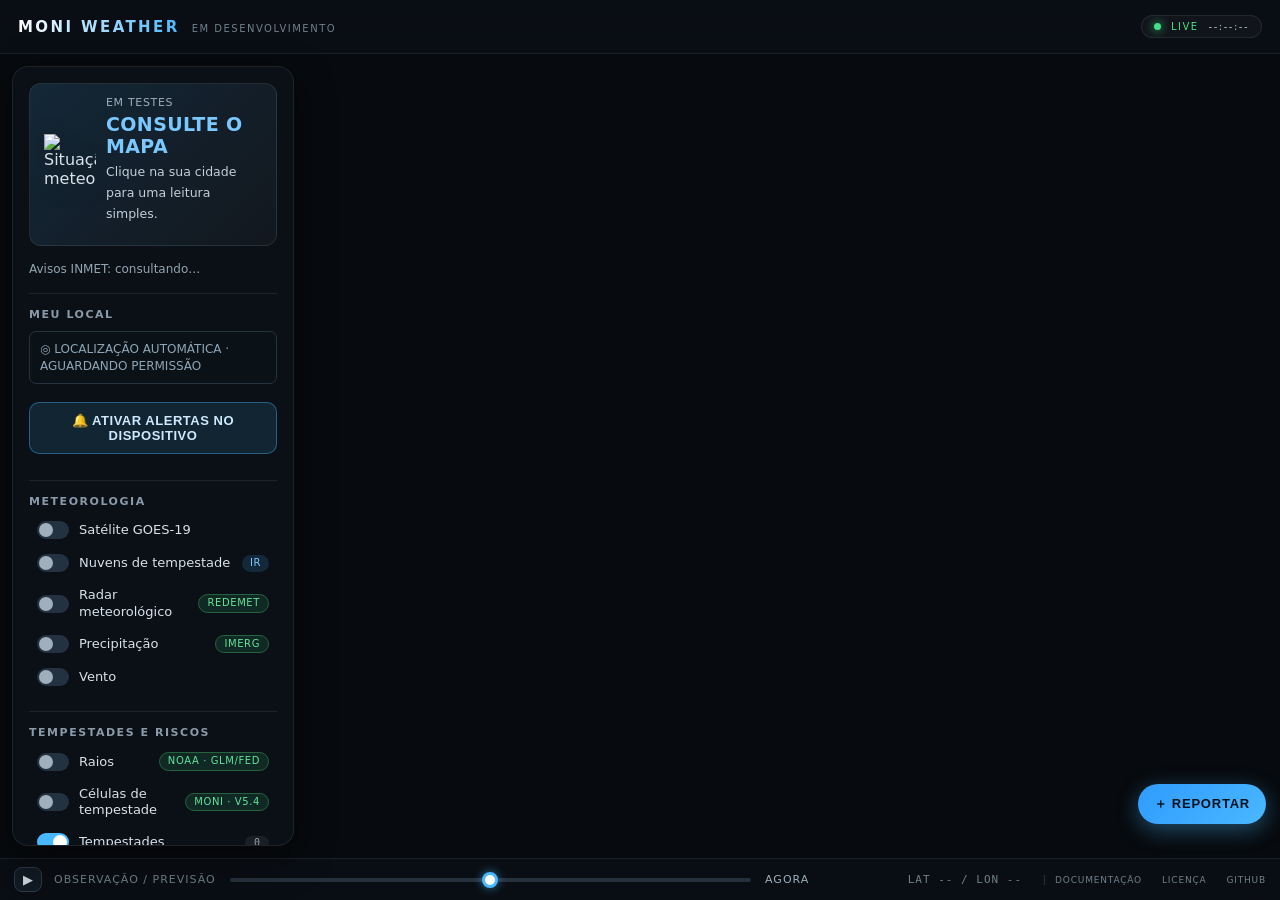
==== index.html @ d77a1680 "Summary" ====
<!doctype html>
<html lang="pt-BR">
<head>
  <meta charset="utf-8" />
  <meta name="viewport" content="width=device-width,initial-scale=1" />
  <title>MONI Weather</title>
  <meta name="theme-color" content="#080d12" />
  <link rel="manifest" href="manifest.webmanifest" />
  <link rel="preconnect" href="https://unpkg.com">
  <link rel="stylesheet" href="https://unpkg.com/leaflet@1.9.4/dist/leaflet.css" integrity="sha256-p4NxAoJBhIIN+hmNHrzRCf9tD/miZyoHS5obTRR9BMY=" crossorigin="" />
  <link rel="stylesheet" href="style.css" />
  <link rel="stylesheet" href="https://unpkg.com/maplibre-gl@6.11.2/dist/maplibre-gl.css" />
</head>
<body>
  <header>
    <div><button id="menuBtn" aria-label="Camadas">☰</button><b>MONI WEATHER</b><span>EM DESENVOLVIMENTO</span></div>
    <div class="status"><i></i><span id="live">LIVE</span><span id="clock">--:--:--</span></div>
  </header>
  <main>
    <aside>
      <div class="civil-risk" id="civilRiskCard">
        <div class="civil-risk-main">
          <img id="civilRiskIcon" class="risk-icon" src="https://cdn.jsdelivr.net/gh/basmilius/weather-icons@2.0.0/production/fill/all/partly-cloudy-day.svg" alt="Situação meteorológica">
          <div><span>EM TESTES</span><b id="civilRisk">CONSULTE O MAPA</b><small id="civilRiskText">Clique na sua cidade para uma leitura simples.</small></div>
        </div>
        <div id="civilAlerts" class="civil-alerts" aria-live="polite"></div>
      </div>
      <div id="alerts" class="small">Avisos INMET: consultando…</div>
      <h3>MEU LOCAL</h3>
      <div id="locationStatus" class="location-auto">◎ LOCALIZAÇÃO AUTOMÁTICA · AGUARDANDO PERMISSÃO</div>
      <button id="notifyBtn" class="locate-btn" type="button">🔔 ATIVAR ALERTAS NO DISPOSITIVO</button>
      <h3>METEOROLOGIA</h3>
      <label><input type="checkbox" id="sat"> Satélite GOES-19</label>
      <label><input type="checkbox" id="ir"> Nuvens de tempestade <span class="tech">IR</span></label>
      <div id="satControls" class="sat-controls">
        <div class="sat-row"><span>GOES-E / GEOCOLOR</span><b id="satStatus">DESLIGADO</b></div>
        <div class="sat-row"><span>OPACIDADE</span><span id="opacityValue">72%</span></div>
        <input id="satOpacity" type="range" min="10" max="100" value="72" />
      </div>
      <label><input type="checkbox" id="radar"> Radar meteorológico <span class="tag-live">REDEMET</span></label>
      <div id="radarControls" class="sat-controls radar-controls">
        <div class="sat-row"><span>MAXCAPPI · BRASIL</span><b id="radarFrame">--</b></div>
        <div class="sat-row"><span>OPACIDADE</span><span id="radarOpacityValue">58%</span></div>
        <input id="radarOpacity" type="range" min="15" max="90" value="58" />
        <button id="radarPlay" class="radar-play" type="button">▶ ANIMAR RADAR</button>
      </div>
      <label><input type="checkbox" id="rain"> Precipitação <span class="tag-live">IMERG</span></label>
      <label><input type="checkbox" id="wind"> Vento</label>
      <h3>TEMPESTADES E RISCOS</h3>
      <label><input type="checkbox" id="lightning"> Raios <span class="tag-live">NOAA · GLM/FED</span></label>
      <label><input type="checkbox" id="maxcappiCells"> Células de tempestade <span class="tag-live">MONI · V5.4</span></label>
      <div id="maxcappiControls" class="sat-controls maxcappi-controls">
        <div class="sat-row"><span>TRACKING MAXCAPPI</span><b id="maxcappiStatus">OFF</b></div>
        <label class="sub-layer"><input type="checkbox" id="maxcappiTracks" checked> Trajetória observada</label>
        <label class="sub-layer"><input type="checkbox" id="maxcappiForecast" checked> Previsão 15–60 min</label>
        <label class="sub-layer"><input type="checkbox" id="maxcappiLabels" checked> Identificação</label>
        <button id="maxcappiRefresh" class="radar-play" type="button">↻ ATUALIZAR ANÁLISE</button>
        <div class="maxcappi-note">Renderização adaptativa · detalhes aparecem ao aproximar o mapa.<br>Experimental · previsão por extrapolação do deslocamento observado.</div>
      </div>
      <label><input type="checkbox" id="storms" checked> Tempestades <span class="layer-count" id="stormAutoCount">0</span></label>
      <label><input type="checkbox" id="hail" checked> Potencial de granizo <span class="layer-count" id="hailAutoCount">0</span></label>
      <label><input type="checkbox" id="fires"> Focos térmicos <span class="tag-live">INPE · 10 MIN</span></label>
      <h3>MAPA E COMUNIDADE</h3>
      <label><input type="checkbox" id="borders" checked> Limites territoriais</label>
      <label><input type="checkbox" id="reports" checked> Relatos da comunidade <span class="tag-live">COMUNIDADE</span></label>
      <div class="sep"></div>
      <h3>MONITOR SEVERO</h3>
      <div class="severe-box">
        <div><span>ABI IR</span><b id="irStatus">OFF</b></div>
        <div><span>GLM</span><b id="glmStatus">OFF</b></div>
        <div><span>RADAR</span><b id="radarStatus">OFF</b></div>
        <div><span>VENTO</span><b id="windStatus">OFF</b></div>
        <div><span>LIMITES</span><b id="borderStatus">CARREGANDO</b></div>
        <div><span>ATUALIZAÇÃO</span><b>5 MIN</b></div>
        <div><span>NÚCLEOS IR</span><b id="coreCount">0</b></div>
        <div><span>FOCOS TÉRMICOS</span><b id="fireStatus">OFF</b></div>
        <div><span>RELATOS</span><b id="repStatus">--</b></div>
      </div>
      <button id="scanStorms" class="scan-btn">ANALISAR NÚCLEOS IR</button>
      <div class="sep"></div>
      <h3>PONTO SELECIONADO</h3>
      <div id="point" class="panel" aria-live="polite">Clique no mapa.</div>
      <div class="sep"></div>
      <h3>LEGENDA</h3>
      <div id="legendBox" aria-live="polite"></div>
      <p class="small">Classificações são estimativas experimentais e não substituem alertas oficiais.</p>
    </aside>
    <section id="map"><div id="riskBar" role="status"></div><div id="fireMapBadge"><span>FOCOS TÉRMICOS POR SATÉLITE</span></div><div id="zoomNotice" class="zoom-notice">ZOOM ALÉM DA RESOLUÇÃO NATIVA DO SATÉLITE</div></section>
  </main>
  <footer>
    <button id="play">▶</button>
    <span>OBSERVAÇÃO / PREVISÃO</span>
    <input id="timeline" type="range" min="0" max="24" value="12" />
    <span id="timeLabel">AGORA</span>
    <span id="coords">LAT -- / LON --</span>
    <nav class="site-links" aria-label="Links do projeto">
      <a class="legal-link" href="moni-weather-documentacao.html" aria-label="Documentação do MONI Weather">DOCUMENTAÇÃO</a>
      <a class="legal-link" href="license.html" aria-label="Licença e avisos legais">LICENÇA</a>
      <a class="legal-link" href="https://github.com/LucasSudati/moni-weather" target="_blank" rel="noopener noreferrer" aria-label="Código-fonte do MONI Weather no GitHub">GITHUB</a>
    </nav>
  </footer>

  <button id="reportFab" type="button" aria-label="Reportar situação">＋ REPORTAR</button>
  <div id="reportSheet" hidden>
    <div class="rs-back"></div>
    <div class="rs-card" role="dialog" aria-modal="true" aria-labelledby="rsTitle">
      <div class="rs-head"><b id="rsTitle">O que está acontecendo aqui?</b><button id="rsClose" type="button" aria-label="Fechar">✕</button></div>
      <div id="rsGrid" class="rs-grid"></div>
      <div id="rsWarn" class="rs-warn"></div>
      <textarea id="rsNote" maxlength="140" placeholder="Detalhe opcional (rua, horário…). Não inclua nomes nem telefones."></textarea>
      <div class="rs-loc"><button id="rsGps" type="button">◎ Minha localização</button><button id="rsPick" type="button">📍 Marcar no mapa</button></div>
      <p class="rs-sos">Risco de vida? Ligue 193 (Bombeiros), 192 (SAMU) ou 199 (Defesa Civil). Este mapa é colaborativo, não verificado e não é canal oficial.</p>
    </div>
  </div>
  <div id="pickHint" hidden>Toque no mapa para posicionar o relato <button id="pickCancel">cancelar</button></div>
  <div id="toast" hidden></div>
  <div id="routeNav" hidden>
    <div id="route3dMap"></div>
    <div class="route-topbar">
      <button id="routeBack" type="button">← MAPA</button>
      <div><b id="routeTitle">ROTA</b><small id="routeSummary">Calculando…</small></div>
      <button id="routeMode" type="button">2D</button>
    </div>
    <div class="route-bottom">
      <div class="route-next"><b id="routeInstruction">Calculando rota…</b><small id="routeProgress">Aguardando localização</small></div>
      <button id="routeEnd" type="button">ENCERRAR ROTA</button>
    </div>
  </div>


  <script>
  // MONI V5.3 — UI de relatos independente do mapa.
  // O painel abre, fecha e mostra as categorias mesmo se app.js ou alguma camada falhar.
  (function(){
    var TYPES = [
      ['hail_now','🟣','Granizo agora','#d35cff'],
      ['storm_now','⛈️','Tempestade forte agora','#ff4d4d'],
      ['heavy_rain','🌧️','Chuva intensa agora','#4ab8ff'],
      ['fire_now','🔥','Incêndio / queimada agora','#ff5a1f'],
      ['shelter','🏠','Abrigo','#43df86'],
      ['collect','📦','Arrecadação de mantimentos','#43df86'],
      ['distrib','🍞','Distribuição de mantimentos','#43df86'],
      ['tarp_have','⛺','Lonas disponíveis','#43df86'],
      ['tarp_need','🏚️','Precisa de lona','#ffb14a'],
      ['tree','🌳','Árvore caída','#ff4d4d'],
      ['wire','⚡','Poste / fio caído','#ff4d4d'],
      ['power_on','💡','Com energia','#43df86'],
      ['power_off','🔌','Sem energia','#ffb14a'],
      ['water_on','🚰','Com água','#43df86'],
      ['water_off','🚱','Sem água','#ffb14a']
    ];
    var fab=document.getElementById('reportFab');
    var sheet=document.getElementById('reportSheet');
    var grid=document.getElementById('rsGrid');
    var close=document.getElementById('rsClose');
    var back=sheet ? sheet.querySelector('.rs-back') : null;
    var warn=document.getElementById('rsWarn');

    var reportIconsBuilt=false;
    function fill(){
      if(!grid || reportIconsBuilt) return;
      // Remove the legacy emoji markup shipped in the HTML and rebuild the menu
      // from the same icon files used by map markers and notifications.
      grid.replaceChildren();
      reportIconsBuilt=true;
      TYPES.forEach(function(t){
        var b=document.createElement('button');
        b.type='button'; b.dataset.k=t[0]; b.style.setProperty('--c',t[3]);
        var weather={hail_now:'https://cdn.meteocons.com/latest/svg/fill/hail.svg',storm_now:'https://cdn.meteocons.com/latest/svg/fill/thunderstorms-day-rain.svg',heavy_rain:'https://cdn.meteocons.com/latest/svg/fill/extreme-rain.svg'};
        var src=weather[t[0]]||('./assets/report-icons/'+t[0]+'.svg');
        var im=document.createElement('img'); im.className='rs-type-icon'; im.src=src; im.alt='';
        b.appendChild(im);
        var tx=document.createElement('small'); tx.textContent=t[2]; b.appendChild(tx);
        grid.appendChild(b);
      });
    }
    function open(){
      fill();
      if(!sheet)return;
      sheet.hidden=false; sheet.removeAttribute('hidden');
      document.body.classList.add('report-open');
    }
    function shut(){
      if(!sheet)return;
      sheet.hidden=true; sheet.setAttribute('hidden','');
      document.body.classList.remove('report-open');
    }
    fill();
    window.MONI_OPEN_REPORT=open;
    window.MONI_CLOSE_REPORT=shut;
    if(fab) fab.addEventListener('click',function(e){e.preventDefault();e.stopPropagation();open();});
    if(close) close.addEventListener('click',function(e){e.preventDefault();e.stopPropagation();shut();});
    if(back) back.addEventListener('click',function(e){e.preventDefault();shut();});
    if(grid) grid.addEventListener('click',function(e){
      var b=e.target.closest('button[data-k]'); if(!b)return;
      window.MONI_REPORT_SELECTED=b.dataset.k;
      Array.prototype.forEach.call(grid.children,function(x){x.classList.toggle('sel',x===b);});
      if(warn) warn.textContent=b.dataset.k==='wire'?'Não se aproxime do fio. Avise a concessionária de energia e a Defesa Civil (199).':'';
    });
    document.addEventListener('keydown',function(e){if(e.key==='Escape'&&!sheet.hidden)shut();});
  })();
  </script>

  <script type="module">
  import * as maplibregl from "https://unpkg.com/maplibre-gl@6.11.2/dist/maplibre-gl.mjs";
  window.maplibregl = maplibregl;
  window.dispatchEvent(new Event("moni:maplibre-ready"));
</script>
  <script src="https://unpkg.com/leaflet@1.9.4/dist/leaflet.js" integrity="sha256-20nQCchB9co0qIjJZRGuk2/Z9VM+kNiyxNV1lvTlZBo=" crossorigin=""></script>
  <script src="config.js"></script>
  <script src="app.js"></script>
</body>
</html>
---- style.css ----
*{box-sizing:border-box}html,body{height:100%;margin:0;background:#080b0f;color:#d8e2ea;font-family:Inter,Segoe UI,Arial,sans-serif;overflow:hidden}header{height:54px;display:flex;align-items:center;justify-content:space-between;padding:0 18px;background:#0b1016;border-bottom:1px solid #26313d}header b{letter-spacing:2px;font-size:15px}header div>span{margin-left:12px;color:#70808e;font-size:10px;letter-spacing:1.5px}.status{display:flex;align-items:center;gap:10px}.status i{width:7px;height:7px;border-radius:50%;background:#43df86;box-shadow:0 0 10px #43df86}.status #live{color:#43df86;margin:0}.status #clock{color:#aebbc5;margin:0;font-variant-numeric:tabular-nums}main{height:calc(100% - 96px);display:grid;grid-template-columns:245px 1fr}aside{background:#0b1016;border-right:1px solid #26313d;padding:16px;overflow:auto}h3{font-size:10px;letter-spacing:1.8px;color:#6f8291;margin:4px 0 13px}label{display:block;padding:8px 0;font-size:12px;cursor:pointer}input[type=checkbox]{accent-color:#37a8ff;margin-right:8px}.sep{height:1px;background:#202a34;margin:16px 0}.panel{font-family:Consolas,monospace;font-size:11px;line-height:1.7;color:#a9bac7}.small{font-size:9px;line-height:1.5;color:#667784}.legend{font-size:10px;margin:9px 0}.dot{display:inline-block;width:7px;height:7px;border-radius:50%;margin-right:8px}.conv{background:#42c97b}.strong{background:#ffd34d}.severe{background:#ff714b}.hail{background:#d35cff}#map{height:100%;background:#070a0e}.leaflet-control-attribution{font-size:8px!important;background:#0b1016cc!important;color:#71808b!important}.leaflet-control-attribution a{color:#71808b!important}.leaflet-control-zoom a{background:#0b1016!important;color:#b9c7d1!important;border-color:#26313d!important}footer{height:42px;background:#0b1016;border-top:1px solid #26313d;display:flex;align-items:center;gap:12px;padding:0 14px;font-size:9px;letter-spacing:1px;color:#71808b}footer button{background:#111922;border:1px solid #2c3946;color:#c7d4dc;width:28px;height:25px}#timeline{flex:1;accent-color:#37a8ff}#timeLabel{min-width:55px;color:#9fb0bc}#coords{min-width:190px;text-align:right;font-family:Consolas,monospace}@media(max-width:760px){main{grid-template-columns:1fr}aside{display:none}#coords{display:none}}
.dark-base{filter:grayscale(1) invert(1) brightness(.48) contrast(1.15) hue-rotate(180deg)}
.sat-controls{display:none;margin:2px 0 9px 20px;padding:8px;border-left:1px solid #26313d;background:#0d141b}
.sat-controls.visible{display:block}.sat-row{display:flex;justify-content:space-between;gap:8px;font-size:8px;letter-spacing:.8px;color:#6f8291;margin-bottom:7px}.sat-row b{font-weight:500;color:#37a8ff}#satOpacity{width:100%;height:3px;accent-color:#37a8ff}
.leaflet-pane.leaflet-satellitePane-pane{mix-blend-mode:screen}

/* severe weather layers */
.leaflet-pane.leaflet-infraredPane-pane{mix-blend-mode:screen}
.tag-warn{font-size:7px;color:#f0b44d;border:1px solid #6f5426;padding:1px 4px;margin-left:5px;letter-spacing:.7px}
.severe-box{background:#0d141b;border:1px solid #202b35;padding:8px 9px;font-size:8px;letter-spacing:.8px}
.severe-box div{display:flex;justify-content:space-between;gap:8px;padding:4px 0;color:#718391}
.severe-box b{font-weight:500;color:#37a8ff}.severe-box #glmStatus{color:#f0b44d}

.esri-dark{filter:brightness(.72) saturate(.55) contrast(1.08)}
.scan-btn{width:100%;margin-top:10px;padding:8px 6px;background:#101923;border:1px solid #2b3b49;color:#8fcfff;font-size:8px;letter-spacing:1.1px;cursor:pointer}
.scan-btn:hover{background:#142230}.scan-btn:disabled{opacity:.55;cursor:wait}
.storm-id{background:#0a1016dd;border:1px solid #ff714b;color:#e9f1f6;font:8px/14px Consolas,monospace;text-align:center;letter-spacing:.5px;box-shadow:0 0 8px #000}

/* vento, GLM, limites territoriais e preparação para queimadas */
.tag-live,.tag-ready{font-size:7px;padding:1px 4px;margin-left:5px;letter-spacing:.7px}
.tag-live{color:#43df86;border:1px solid #24633d}.tag-ready{color:#d35cff;border:1px solid #0da697}
.future-layer{opacity:.62}.leaflet-pane.leaflet-boundaryPane-pane{pointer-events:none}
.boundary-state{filter:drop-shadow(0 0 2px #000)}




.glm-preview{display:none;position:absolute;right:14px;bottom:56px;width:330px;background:#091018ee;border:1px solid #334656;z-index:800;box-shadow:0 8px 30px #000b}
.glm-preview.visible{display:block}.glm-head,.glm-foot{height:28px;display:flex;align-items:center;justify-content:space-between;padding:0 8px;font:8px Consolas,monospace;letter-spacing:.8px;color:#8da5b6}
.glm-head{border-bottom:1px solid #263542}.glm-foot{border-top:1px solid #263542}.glm-head button{border:0;background:transparent;color:#9fb3c2;font-size:16px;cursor:pointer}.glm-preview img{display:block;width:100%;height:auto;background:#05080b}
#glmStatus.live,#windStatus.live,#borderStatus.live{color:#43df86}

/* leitura civil, mapa limpo e imagem meteorológica contínua */
.tech{font-size:8px;color:#718391;margin-left:4px}.civil-risk{border:1px solid #294052;background:#0d151d;padding:10px;margin:0 0 16px}.civil-risk span{display:block;font-size:8px;letter-spacing:1.1px;color:#7990a1}.civil-risk b{display:block;margin:7px 0 4px;color:#7bc8ff;font-size:12px}.civil-risk small{font-size:8px;color:#70808e;line-height:1.4}.zoom-notice{display:none;position:absolute;z-index:790;left:50%;top:12px;transform:translateX(-50%);padding:7px 10px;background:#0b1016dd;border:1px solid #765c27;color:#ffd36a;font:8px Consolas,monospace;letter-spacing:.8px;pointer-events:none}.zoom-notice.visible{display:block}.glm-preview{width:min(620px,46vw);right:18px;bottom:60px}.glm-preview img{max-height:58vh;object-fit:contain}.leaflet-pane.leaflet-infraredPane-pane img{image-rendering:auto!important}.leaflet-pane.leaflet-boundaryPane-pane{mix-blend-mode:normal}.boundary-state{stroke-linejoin:round;stroke-linecap:round}

/* localização, vento animado e raios integrados ao mapa */
.locate-btn{width:100%;margin:3px 0 7px;padding:8px 6px;background:#101923;border:1px solid #2b3b49;color:#a9d8f7;font-size:8px;letter-spacing:1px;cursor:pointer}.locate-btn:hover{background:#142230}.locate-btn.active{border-color:#43df86;color:#43df86}
.user-location{width:18px;height:18px;border-radius:50%;background:#4ab8ff;border:3px solid #eaf8ff;box-shadow:0 0 0 7px #42b7ff33,0 0 18px #42b7ffaa;animation:userPulse 1.8s ease-out infinite}@keyframes userPulse{0%{box-shadow:0 0 0 0 #42b7ff77,0 0 12px #42b7ffaa}100%{box-shadow:0 0 0 14px #42b7ff00,0 0 18px #42b7ffaa}}


.lightning-marker{position:relative;width:20px;height:20px;transform:translate(-10px,-10px);font-size:18px;line-height:20px;text-align:center;color:#fff36a;text-shadow:0 0 5px #fff,0 0 10px #ffe600;animation:flashPulse 1.4s ease-in-out infinite}@keyframes flashPulse{0%,100%{opacity:.55;transform:translate(-10px,-10px) scale(.85)}45%{opacity:1;transform:translate(-10px,-10px) scale(1.2)}}
.lightning-note{position:absolute;right:12px;top:12px;z-index:790;background:#0b1016e8;border:1px solid #334656;padding:7px 9px;color:#9eb4c3;font:8px Consolas,monospace;letter-spacing:.6px;pointer-events:none}.lightning-note b{color:#43df86;font-weight:500}

.conv{background:#ffd34d}.strong{background:#ff9a3d}.severe{background:#ff4d4d}
.small{font-size:10px;color:#8797a3}
#alerts{line-height:1.5;margin:0 0 14px}#alerts a{color:#4ab8ff}
#menuBtn{display:none;background:#111922;border:1px solid #2c3946;color:#c7d4dc;width:34px;height:30px;margin-right:10px;font-size:16px}
#riskBar{display:none;position:absolute;left:8px;right:8px;top:8px;z-index:900;padding:8px 10px;background:#0b1016ee;border:1px solid;font-size:12px;font-weight:600;line-height:1.4}
:focus-visible{outline:2px solid #4ab8ff;outline-offset:2px}
@media(max-width:760px){
 #menuBtn{display:inline-block}
 aside{display:block;position:fixed;left:0;top:54px;bottom:42px;width:84%;max-width:320px;z-index:1200;transform:translateX(-100%);transition:transform .2s}
 aside.open{transform:none;box-shadow:0 0 40px #000}
 #riskBar.on{display:block}
 header div:first-child>span{display:none}
 label{font-size:14px;padding:11px 0}.small{font-size:11px}.legend{font-size:12px}h3{font-size:11px}
 footer{font-size:11px}#timeLabel{min-width:70px}
}


:root{--panel:rgba(14,20,28,.74);--line:rgba(255,255,255,.08);--mut:#8b9aa8;--acc:#4ab8ff}
html,body{font-family:Inter,system-ui,-apple-system,"Segoe UI",Roboto,sans-serif;background:#070a0f}
header{background:rgba(11,16,22,.85);backdrop-filter:blur(12px);border-bottom:1px solid var(--line)}
header b{letter-spacing:.16em;background:linear-gradient(90deg,#fff,var(--acc));-webkit-background-clip:text;background-clip:text;color:transparent}
.status{padding:5px 12px;border:1px solid var(--line);border-radius:99px;background:rgba(255,255,255,.03)}
aside{scrollbar-width:thin;scrollbar-color:#2c3946 transparent}
label{display:flex;align-items:center;padding:7px 8px;margin:1px 0;border-radius:8px;font-size:13px;transition:background .15s}
label:hover{background:rgba(255,255,255,.05)}
label input[type=checkbox]{appearance:none;-webkit-appearance:none;flex:none;width:32px;height:18px;margin:0 10px 0 0;border-radius:18px;background:#243140;position:relative;cursor:pointer;transition:background .2s}
label input[type=checkbox]::after{content:'';position:absolute;top:2px;left:2px;width:14px;height:14px;border-radius:50%;background:#9fb0bc;transition:transform .2s,background .2s}
label input[type=checkbox]:checked{background:var(--acc)}
label input[type=checkbox]:checked::after{transform:translateX(14px);background:#fff}
label input[type=checkbox]:disabled{opacity:.4;cursor:not-allowed}
.tech,.tag-live,.tag-ready{margin-left:auto;font-size:9px;padding:2px 7px;border-radius:99px;letter-spacing:.08em;background:rgba(74,184,255,.14);color:#7cc8ff}
h3{margin:14px 0 8px;font-size:10px;letter-spacing:.18em;color:var(--mut)}
.sep{background:var(--line)}
.civil-risk{padding:12px 14px;margin-bottom:14px;border:1px solid var(--line);border-radius:12px;background:linear-gradient(135deg,rgba(74,184,255,.14),rgba(255,255,255,.03))}
.civil-risk span{display:block;font-size:9px;letter-spacing:.14em;color:var(--mut)}
.civil-risk b{display:block;margin:4px 0;font-size:17px;letter-spacing:.04em}
.civil-risk small{font-size:11px;line-height:1.45;color:#a9bac7}
.severe-box{display:grid;grid-template-columns:1fr 1fr;gap:6px}
.severe-box>div{display:flex;flex-direction:column;gap:3px;padding:8px 10px;border-radius:10px;background:rgba(255,255,255,.04);border:1px solid var(--line)}
.severe-box span{font-size:9px;letter-spacing:.1em;color:var(--mut)}.severe-box b{font-size:12px}.severe-box b.live{color:#43df86}
.locate-btn,.scan-btn{width:100%;margin:8px 0;padding:10px;border-radius:10px;border:1px solid rgba(74,184,255,.4);background:rgba(74,184,255,.12);color:#cfeaff;font-weight:600;font-size:12px;letter-spacing:.04em;cursor:pointer;transition:background .15s}
.locate-btn:hover,.scan-btn:hover{background:rgba(74,184,255,.22)}.scan-btn:disabled{opacity:.5}
.panel{padding:10px 12px;border-radius:10px;background:rgba(255,255,255,.04);border:1px solid var(--line)}
.dot.fire{background:#ff5a1f;box-shadow:0 0 8px #ff5a1f}
footer{background:rgba(11,16,22,.85);backdrop-filter:blur(12px);border-top:1px solid var(--line)}
footer button{border-radius:8px}
input[type=range]{-webkit-appearance:none;appearance:none;height:4px;border-radius:4px;background:#26313d;outline:none}
input[type=range]::-webkit-slider-thumb{-webkit-appearance:none;width:16px;height:16px;border-radius:50%;background:#fff;border:3px solid var(--acc);box-shadow:0 0 10px rgba(74,184,255,.6);cursor:pointer}
input[type=range]::-moz-range-thumb{width:12px;height:12px;border-radius:50%;background:#fff;border:3px solid var(--acc);cursor:pointer}
.leaflet-control-zoom{border:1px solid var(--line)!important;border-radius:10px!important;overflow:hidden;box-shadow:none!important}
#riskBar{border-radius:12px;backdrop-filter:blur(10px)}
@media(min-width:761px){
 main{grid-template-columns:1fr;position:relative}
 aside{position:absolute;left:12px;top:12px;bottom:12px;width:282px;z-index:1000;border:1px solid var(--line);border-radius:16px;background:var(--panel);backdrop-filter:blur(16px);box-shadow:0 12px 40px rgba(0,0,0,.45)}
 .leaflet-top.leaflet-left{left:auto;right:0}.leaflet-left .leaflet-control{margin-left:0;margin-right:10px}
}

/* legenda contextual */
.lg{margin:0 0 8px;padding:9px 11px;border-radius:10px;background:rgba(255,255,255,.04);border:1px solid var(--line)}
.lg h4{margin:0 0 7px;font-size:10px;letter-spacing:.12em;color:var(--mut);font-weight:600;display:flex;justify-content:space-between;gap:8px}
.lg h4 em{font-style:normal;letter-spacing:0;font-weight:400;color:#6f8291}
.lg .row{display:flex;align-items:center;gap:9px;margin:5px 0;font-size:12px;color:#cfdae2}
.lg .row small{margin-left:auto;text-align:right;line-height:1.2;color:#7e8f9c;font-size:10px}
.lg .sw{flex:none;width:11px;height:11px;border-radius:50%}
.lg .sw.ring{border:2px dashed #d35cff;background:transparent}
.lg .bar{height:8px;border-radius:6px;margin:4px 0 3px;background:linear-gradient(90deg,#e6eef2,#ffe28a,#ffb14a,#ff6a4a)}
.lg .ticks{display:flex;justify-content:space-between;font-size:10px;color:#7e8f9c}
.lg p{margin:6px 0 0;font-size:10px;line-height:1.45;color:#7e8f9c}

/* relatos da comunidade */
[hidden]{display:none!important}
#reportFab{position:fixed;right:14px;bottom:62px;z-index:900;padding:11px 16px;border:0;border-radius:99px;background:linear-gradient(135deg,#ff8a4c,#ff4d4d);color:#fff;font-weight:700;font-size:12px;letter-spacing:.06em;box-shadow:0 6px 20px rgba(255,77,77,.4);cursor:pointer}
#reportSheet{position:fixed;inset:0;z-index:1500;display:flex;align-items:flex-end;justify-content:center}
.rs-back{position:absolute;inset:0;background:rgba(0,0,0,.55)}
.rs-card{position:relative;width:100%;max-width:440px;max-height:88%;overflow:auto;padding:16px;border-radius:18px 18px 0 0;background:#0e151d;border:1px solid var(--line);box-shadow:0 -12px 40px rgba(0,0,0,.5)}
@media(min-width:761px){#reportSheet{align-items:center}.rs-card{border-radius:18px}}
.rs-head{display:flex;justify-content:space-between;align-items:center;margin-bottom:12px;font-size:15px}
.rs-head button{background:none;border:0;color:var(--mut);font-size:18px;cursor:pointer}
.rs-grid{display:grid;grid-template-columns:1fr 1fr;gap:8px}
.rs-grid button{display:flex;align-items:center;gap:8px;padding:10px;border-radius:12px;border:1px solid var(--line);background:rgba(255,255,255,.04);color:#dbe5ec;font-size:12px;text-align:left;cursor:pointer}
.rs-grid button span{font-size:18px}
.rs-grid button.sel{border-color:var(--c);background:color-mix(in srgb,var(--c) 18%,transparent)}
.rs-warn{margin:8px 0 0;font-size:12px;color:#ff9a8a}
#rsNote{width:100%;margin-top:10px;padding:10px;border-radius:10px;border:1px solid var(--line);background:rgba(255,255,255,.04);color:#e6edf3;font:inherit;font-size:13px;resize:none;height:56px}
.rs-loc{display:grid;grid-template-columns:1fr 1fr;gap:8px;margin-top:10px}
.rs-loc button{padding:11px;border-radius:10px;border:1px solid rgba(74,184,255,.4);background:rgba(74,184,255,.12);color:#cfeaff;font-weight:600;font-size:12px;cursor:pointer}
.rs-sos{margin:12px 0 0;font-size:11px;line-height:1.5;color:#8b9aa8}
#pickHint{position:fixed;left:50%;top:64px;transform:translateX(-50%);z-index:1400;padding:9px 14px;border-radius:99px;background:#0e151d;border:1px solid var(--acc);font-size:12px;white-space:nowrap}
#pickHint button{background:none;border:0;color:var(--acc);cursor:pointer;font-size:12px;margin-left:8px}
#toast{position:fixed;left:50%;bottom:110px;transform:translateX(-50%);z-index:1600;padding:10px 16px;border-radius:12px;background:#0e151d;border:1px solid var(--line);font-size:13px;max-width:88%;text-align:center}
.rp{width:30px;height:30px;border-radius:50%;background:#0e151dee;border:2px solid;display:grid;place-items:center;font-size:15px;box-shadow:0 2px 8px #000a}
.leaflet-popup-content-wrapper,.leaflet-popup-tip{background:#0e151d;color:#e6edf3;border:1px solid var(--line)}
.leaflet-popup-content{margin:12px 14px;font-size:13px}.leaflet-popup-content p{margin:6px 0}
.rp-btns{display:flex;gap:6px;margin-top:8px}.rp-btns button{flex:1;padding:6px;border-radius:8px;border:1px solid var(--line);background:rgba(255,255,255,.06);color:#dbe5ec;font-size:11px;cursor:pointer}
.rp-warn{color:#ff9a8a;font-size:11px}


/* Meteocons Flat — alertas civis coloridos */
.civil-risk-main{display:flex;align-items:center;gap:10px}
.civil-risk-main>div{min-width:0;flex:1}
.risk-icon{width:52px;height:52px;object-fit:contain;flex:none;filter:drop-shadow(0 4px 10px rgba(0,0,0,.28))}
.civil-risk[data-level="1"]{border-color:rgba(255,211,77,.35);background:linear-gradient(135deg,rgba(255,211,77,.12),rgba(255,255,255,.03))}
.civil-risk[data-level="2"]{border-color:rgba(255,154,61,.42);background:linear-gradient(135deg,rgba(255,154,61,.15),rgba(255,255,255,.03))}
.civil-risk[data-level="3"]{border-color:rgba(255,77,77,.48);background:linear-gradient(135deg,rgba(255,77,77,.17),rgba(255,255,255,.03))}
.civil-alerts{display:grid;gap:6px;margin-top:10px}
.civil-alert{display:flex;align-items:center;gap:8px;padding:7px 8px;border:1px solid var(--line);border-radius:10px;background:rgba(255,255,255,.035)}
.civil-alert img{width:34px;height:34px;object-fit:contain;flex:none}
.civil-alert div{min-width:0}.civil-alert b{display:block;margin:0 0 1px!important;font-size:11px!important;color:#e9f1f6!important;letter-spacing:0!important}.civil-alert small{display:block;font-size:9px!important;line-height:1.35!important;color:#91a2ae!important}
.civil-alert.warning{border-color:rgba(255,179,71,.24)}.civil-alert.danger{border-color:rgba(255,87,87,.30)}
#riskBar{align-items:center;gap:8px}#riskBar.on{display:flex}#riskBar img{width:34px;height:34px;object-fit:contain;flex:none}#riskBar span{color:inherit}
@media(max-width:760px){.risk-icon{width:58px;height:58px}.civil-alert img{width:38px;height:38px}.civil-alert b{font-size:12px!important}.civil-alert small{font-size:10px!important}}

/* alerta de incêndio no mapa */
#fireMapBadge{display:none;position:absolute;right:12px;bottom:14px;z-index:890;align-items:center;gap:8px;padding:7px 10px;border-radius:12px;background:#0b1016e8;border:1px solid rgba(255,90,31,.55);color:#ffb08d;font:9px/1.2 Consolas,monospace;letter-spacing:.08em;pointer-events:none;backdrop-filter:blur(8px)}
#fireMapBadge.on{display:flex}#fireMapBadge img{width:30px;height:30px}.rp-fire{padding:2px}.rp-fire img{width:24px;height:24px;display:block}

/* UI FIX: keep fire status clear of the report button; zoom remains gesture/wheel only */
#fireMapBadge{right:14px;bottom:112px}
@media(max-width:760px){#fireMapBadge{right:10px;bottom:108px;max-width:calc(100vw - 20px)}#fireMapBadge span{white-space:normal}}
.leaflet-control-zoom{display:none!important}

#glmStatus.warn{color:#ffd36a!important} #glmStatus.offline{color:#ff7070!important}

/* GOES-19 GLM: canvas leve para milhares de flashes */
.glm-canvas{z-index:360;mix-blend-mode:screen}

/* REDEMET radar */
.leaflet-pane.leaflet-radarPane-pane img{image-rendering:auto!important;mix-blend-mode:screen}
.radar-controls{margin-bottom:8px}.radar-play{width:100%;margin-top:7px;padding:7px;border:1px solid rgba(74,184,255,.25);border-radius:7px;background:rgba(74,184,255,.08);color:#9dd8ff;font:600 9px Consolas,monospace;letter-spacing:.6px;cursor:pointer}.radar-play:hover{background:rgba(74,184,255,.16)}

/* MONI MAXCAPPI Analyzer v5.4 */
.leaflet-pane.leaflet-maxcappiPane-pane{z-index:430;pointer-events:auto}
.maxcappi-controls{margin-bottom:8px}.maxcappi-controls.visible{display:block}
.maxcappi-controls .sub-layer{display:flex;align-items:center;gap:7px;margin:7px 0!important;padding:0!important;font-size:10px!important;color:#aebbc5}
.maxcappi-note{margin-top:7px;color:#70818e;font:8px/1.35 Consolas,monospace}
.maxcappi-cell{background:transparent;border:0}.maxcappi-dot{width:13px;height:13px;border:2px solid #fff;border-radius:50%;box-shadow:0 0 0 2px #071018,0 0 12px currentColor;background:currentColor}
.maxcappi-label{background:#071018e8!important;border:1px solid #ffffff22!important;color:#dce8ef!important;box-shadow:none!important;font:8px/1 Consolas,monospace!important;padding:3px 5px!important;border-radius:5px!important}
.maxcappi-label:before{display:none!important}
.maxcappi-popup{min-width:220px;font:11px/1.45 Consolas,monospace;color:#d8e4ea}.maxcappi-popup b{font-size:12px}.maxcappi-popup .mc-grid{display:grid;grid-template-columns:1fr auto;gap:3px 12px;margin-top:7px}.maxcappi-popup .mc-muted{color:#80919d}.maxcappi-popup .mc-good{color:#6fe3a1}.maxcappi-popup .mc-warn{color:#ffd36a}.maxcappi-popup .mc-bad{color:#ff7777}.maxcappi-popup hr{border:0;border-top:1px solid #ffffff18;margin:8px 0}

/* V3: precipitação HD + classificação automática MAXCAPPI */
.leaflet-pane.leaflet-precipHdPane-pane img{image-rendering:auto!important;mix-blend-mode:screen}
.layer-count{margin-left:auto;min-width:20px;padding:1px 5px;border-radius:9px;background:#ffffff10;color:#91a2ae;font:8px Consolas,monospace;text-align:center}

.moni-fire-popup{font:12px/1.45 system-ui,sans-serif;min-width:220px}.moni-fire-popup b{font-weight:800}.moni-fire-popup hr{border:0;border-top:1px solid #d8dde3;margin:7px 0}.moni-fire-popup small{opacity:.72}


/* V5 — localização automática, rotas e notificações */
.location-auto{margin:10px 0;padding:9px 10px;border:1px solid #26333d;border-radius:7px;font-size:11px;color:#8fa5b5;background:#0a1117}
.location-auto.active{color:#72d6ff;border-color:#24536a;background:#09161e}
.rp-route{margin:10px 0 6px}.rp-route button{width:100%;padding:8px 10px;border:1px solid #2f87ad;background:#0d2632;color:#8bddff;border-radius:6px;font-weight:800;cursor:pointer}
.rp-route button:hover{background:#123747}

/* V5.1 — robustez do painel de relatos em desktop e mobile */
#reportFab{pointer-events:auto;touch-action:manipulation;-webkit-tap-highlight-color:transparent}
#reportSheet[hidden]{display:none!important}
#reportSheet:not([hidden]){display:flex!important;pointer-events:auto}
body.report-open{overflow:hidden}
.rs-card,.rs-back{pointer-events:auto}

/* V5.2 — REPORTAR independente do mapa/Leaflet */
#reportFab{z-index:2147483000!important;position:fixed!important;pointer-events:auto!important;isolation:isolate}
#reportSheet{z-index:2147483001!important}


/* V5.6 — navegação interna 2D/3D */
#routeNav{position:fixed;inset:0;z-index:2147483002;background:#071017}
#routeNav[hidden]{display:none!important}
#route3dMap{position:absolute;inset:0}
.route-topbar{position:absolute;z-index:10;left:12px;right:12px;top:12px;display:grid;grid-template-columns:auto 1fr auto;gap:10px;align-items:center;padding:10px;background:#071017e8;border:1px solid #263a47;border-radius:10px;backdrop-filter:blur(8px);color:#e9f4fa}
.route-topbar div{min-width:0}.route-topbar b{display:block;font:800 12px system-ui,sans-serif;white-space:nowrap;overflow:hidden;text-overflow:ellipsis}.route-topbar small{display:block;margin-top:2px;color:#9fb2bf;font:10px system-ui,sans-serif}
.route-topbar button,.route-bottom button{border:1px solid #31576a;background:#0b202b;color:#8bddff;border-radius:7px;padding:9px 11px;font-weight:800;cursor:pointer}
.route-bottom{position:absolute;z-index:10;left:12px;right:12px;bottom:max(12px,env(safe-area-inset-bottom));display:flex;gap:10px;align-items:center;padding:11px;background:#071017ed;border:1px solid #263a47;border-radius:10px;backdrop-filter:blur(8px);color:#e9f4fa}
.route-next{flex:1;min-width:0}.route-next b{display:block;font:800 13px system-ui,sans-serif}.route-next small{display:block;margin-top:3px;color:#9fb2bf;font:10px system-ui,sans-serif}
#routeEnd{color:#ff9b9b;border-color:#6c3333;background:#271112}.route-user{width:18px;height:18px;border-radius:50%;background:#72d6ff;border:3px solid #fff;box-shadow:0 0 0 5px #72d6ff44}.route-dest{font-size:28px;filter:drop-shadow(0 2px 3px #000)}
@media(max-width:600px){.route-topbar{top:max(8px,env(safe-area-inset-top));left:8px;right:8px}.route-bottom{left:8px;right:8px}.route-topbar button,.route-bottom button{padding:8px}.route-bottom{align-items:stretch;flex-direction:column}#routeEnd{width:100%}}

/* V5.11 — unified report icon system */
.rp.rp-svg{width:38px;height:38px;border:0;background:transparent;box-shadow:none}
.report-symbol{width:38px;height:38px;display:block;object-fit:contain}
.report-symbol-inline{width:24px;height:24px;display:inline-block;vertical-align:middle;margin-right:5px}
.report-popup-title{display:flex;align-items:center;gap:4px}
.rs-type-icon{width:34px;height:34px;display:block;margin:0 auto 5px;object-fit:contain}
.rs-grid button{min-height:74px}
.rs-grid button small{display:block;line-height:1.15}

/* V5.13 — same report SVG in menu, map and notifications */
#rsGrid button{display:flex;align-items:center;gap:10px;text-align:left}
#rsGrid .rs-type-icon{width:34px;height:34px;min-width:34px;object-fit:contain;margin:0}
#rsGrid .rs-type-label{display:block;line-height:1.15}

/* V5.14 — approved three-format MONI icon system */
.rp.rp-pin{width:42px;height:51px;border:0!important;background:transparent!important;box-shadow:none!important;overflow:visible}
.report-pin-img{width:42px;height:51px;display:block;object-fit:contain;filter:drop-shadow(0 2px 4px rgba(0,0,0,.65))}
#rsGrid .rs-type-icon{width:38px;height:38px;min-width:38px;object-fit:contain}

/* ===== Ajustes visuais (somente CSS) ===== */

/* ---------- 1. Tipografia: nada abaixo de 10–11 px em informação de segurança ---------- */
.civil-risk span{font-size:11px;letter-spacing:.06em;text-transform:none;color:#9fb0bc}
.civil-risk b{font-size:19px;letter-spacing:.02em}
.civil-risk small{font-size:12.5px;line-height:1.5;color:#c3d0da}
.civil-alert b{font-size:13px!important}
.civil-alert small{font-size:12px!important;line-height:1.4!important;color:#a9bac7!important}
.small,#alerts{font-size:12px;line-height:1.55;color:#93a4b1}
#alerts a{font-weight:600}
h3{font-size:11px;letter-spacing:.14em;margin:18px 0 6px;padding-top:14px;border-top:1px solid var(--line)}
#alerts+h3{margin-top:12px}
.sat-row{font-size:10.5px;letter-spacing:.04em}
.severe-box span{font-size:10.5px}
.severe-box b{font-size:13px}
.maxcappi-note{font:11px/1.45 system-ui,sans-serif;color:#8496a4}
.radar-play{font:600 11px system-ui,sans-serif;letter-spacing:.02em;padding:9px}
.zoom-notice,.lightning-note,.glm-head,.glm-foot{font-size:11px}
.storm-id,.maxcappi-label{font-size:10px!important}
.layer-count{font-size:10px;min-width:24px}
.location-auto{font-size:12px;line-height:1.4}
.locate-btn,.scan-btn{font-size:13px;text-align:center}
footer{font-size:11px}
#coords{font-size:11px}

/* ---------- 2. Rótulos e chips: sem quebra de linha, fonte como subtítulo discreto ---------- */
label{gap:0}
.tech,.tag-live,.tag-ready{flex:none;white-space:nowrap;font-size:10px;padding:2px 8px;letter-spacing:.06em;margin-left:auto}
.tag-live{background:rgba(67,223,134,.12);color:#63e39b}
label .tag-live+*,label .tech+*{margin-left:0}
label{line-height:1.25}
label.sub-layer{font-size:12px!important}

/* ---------- 3. Banner de risco: nunca fica atrás do painel lateral ---------- */
#riskBar{font-size:13px;line-height:1.45;padding:9px 12px}
@media(min-width:761px){
  #riskBar{left:calc(282px + 24px);right:12px;top:12px;max-width:760px}
  .lightning-note{top:64px}
}
@media(max-width:760px){
  #riskBar{left:8px;right:8px;top:8px}
  .lightning-note{top:60px}
}

/* ---------- 4. Botão REPORTAR: cor de ação neutra (azul), sem confundir com nível de risco ---------- */
#reportFab{
  bottom:76px;
  background:linear-gradient(135deg,#2f9bff,#4ab8ff)!important;
  color:#04121d!important;
  box-shadow:0 6px 22px rgba(74,184,255,.38)!important;
  font-size:13px!important;
}
#reportFab:hover{filter:brightness(1.08)}
#fireMapBadge{bottom:132px!important;font-size:11px}
@media(max-width:760px){#reportFab{bottom:70px}#fireMapBadge{bottom:124px!important}}

/* ---------- 5. Atribuição do mapa sempre legível (à esquerda, fora do botão) ---------- */
.leaflet-control-attribution{font-size:10px!important}
@media(min-width:761px){
  .leaflet-bottom.leaflet-right{right:auto;left:calc(282px + 24px)}
}

/* ---------- 6. Camada IR: paleta menos dominante, para o risco (vermelho/laranja) significar alerta ---------- */
.leaflet-pane.leaflet-infraredPane-pane img{filter:saturate(.62) contrast(1.05) brightness(.95)}


/* ---------- 8. Painel: rolagem visível e sem cortar o último item ---------- */
aside{padding-bottom:28px;scrollbar-width:thin}
aside::-webkit-scrollbar{width:6px}
aside::-webkit-scrollbar-thumb{background:#2c3946;border-radius:6px}

/* ---------- 9. Rodapé no celular: rótulo curto ---------- */
@media(max-width:760px){
  footer{gap:8px}
  #timeLabel{min-width:48px}
  footer>span:first-of-type{font-size:0}
  footer>span:first-of-type::after{content:"OBS / PREV";font-size:11px;letter-spacing:.06em}
}

/* ---------- 10. Acessibilidade ---------- */
label:focus-within{background:rgba(255,255,255,.06)}
@media(prefers-reduced-motion:reduce){
  .user-location,.lightning-marker{animation:none}
  aside,label input[type=checkbox]::after{transition:none}
}

/* ---------- 11. Cabeçalho no celular: sem quebra de linha ---------- */
header b,.status,.status span{white-space:nowrap}
@media(max-width:760px){
  header{padding:0 12px}
  #menuBtn{margin-right:8px}
  header b{font-size:14px;letter-spacing:.1em}
  .status{gap:7px;padding:5px 10px}
  .status #clock{font-size:11px}
  /* botão de relato some enquanto o menu de camadas está aberto */
  body:has(aside.open) #reportFab{display:none}
}

/* ---------- 12. Divisores: o título de seção já traz a linha ---------- */
.sep{display:none}

/* Página legal / acesso à licença */
.legal-link{color:#71808b;text-decoration:none;font-size:9px;letter-spacing:.09em;white-space:nowrap;border-left:1px solid #26313d;padding-left:12px}
.legal-link:hover{color:#7cc8ff}
@media(max-width:760px){.legal-link{font-size:9px;padding-left:8px}}

.site-links{display:flex;align-items:center;gap:0;margin-left:auto}
.site-links .legal-link:first-child{border-left:1px solid #26313d}
.site-links .legal-link{border-left:0;padding-left:10px;margin-left:10px}
@media(max-width:760px){
  .site-links .legal-link{font-size:8px;padding-left:6px;margin-left:6px}
}

/* Rodapé do projeto — responsivo */
@media (max-width: 760px){
  .bottom-bar{
    height:auto;
    min-height:32px;
    flex-wrap:wrap;
    overflow:visible;
    padding-bottom:env(safe-area-inset-bottom);
  }

  .bottom-left{
    min-width:0;
    flex:1 1 auto;
  }

  .site-links{
    order:10;
    width:100%;
    flex:0 0 100%;
    margin:0;
    min-height:34px;
    display:grid;
    grid-template-columns:repeat(3, minmax(0,1fr));
    align-items:center;
    border-top:1px solid #26313d;
  }

  .site-links .legal-link,
  .site-links .legal-link:first-child{
    margin:0;
    padding:9px 4px;
    border-left:1px solid #26313d;
    text-align:center;
    font-size:9px;
    line-height:1;
    white-space:nowrap;
    overflow:visible;
  }

  .site-links .legal-link:first-child{
    border-left:0;
  }

  #timeline{
    min-width:0;
  }
}

/* Focos térmicos — termômetro usado apenas no balão/popup */
.fire-popup-title{display:flex;align-items:center;gap:6px;margin-bottom:2px}
.fire-popup-title img{width:25px;height:25px;object-fit:contain;flex:0 0 25px}

/* Banner de risco + condições meteorológicas básicas */
#riskBar .riskbar-main-icon{width:34px;height:34px;object-fit:contain;flex:none}
#riskBar .riskbar-copy{min-width:0;display:flex;align-items:baseline;gap:5px;white-space:nowrap}
#riskBar .riskbar-copy b{font-size:13px;letter-spacing:.02em}
#riskBar .riskbar-copy span{color:#91a2ae;font-weight:500;overflow:hidden;text-overflow:ellipsis}
#riskBar .riskbar-weather{margin-left:auto;display:flex;align-items:center;gap:5px;color:#dce7ef}
#riskBar .riskbar-metric{display:flex;align-items:center;gap:4px;min-height:30px;padding:3px 7px;border:1px solid rgba(255,255,255,.08);border-radius:8px;background:rgba(255,255,255,.035);white-space:nowrap;font:600 10px/1.15 Consolas,monospace}
#riskBar .riskbar-metric img{width:22px;height:22px;object-fit:contain;flex:none}
#riskBar .riskbar-metric small{color:#81929e;font-size:8px;font-weight:500;margin-left:1px}
@media(max-width:760px){#riskBar{align-items:flex-start;flex-wrap:wrap;gap:6px 8px}#riskBar .riskbar-main-icon{width:32px;height:32px}#riskBar .riskbar-copy{flex:1;min-width:calc(100% - 42px);display:block;white-space:normal}#riskBar .riskbar-copy b{display:block}#riskBar .riskbar-copy span{display:block;margin-top:1px;font-size:10px}#riskBar .riskbar-weather{width:100%;margin-left:0;display:grid;grid-template-columns:repeat(2,minmax(0,1fr));gap:5px}#riskBar .riskbar-metric{min-width:0;padding:3px 6px}#riskBar .riskbar-metric img{width:20px;height:20px}}


/* MONI — métricas integradas diretamente à barra de risco */
#riskBar .riskbar-weather{
  gap:14px;
}
#riskBar .riskbar-metric{
  min-height:0;
  padding:0;
  border:0;
  border-radius:0;
  background:transparent;
  box-shadow:none;
}
#riskBar .riskbar-metric + .riskbar-metric{
  position:relative;
}
#riskBar .riskbar-metric + .riskbar-metric::before{
  content:"";
  width:1px;
  height:18px;
  margin-right:9px;
  background:rgba(255,255,255,.10);
}
@media(max-width:760px){
  #riskBar .riskbar-weather{
    gap:7px 12px;
  }
  #riskBar .riskbar-metric + .riskbar-metric::before{
    display:none;
  }
}

#riskBar .riskbar-metric{appearance:none;-webkit-appearance:none;font:600 10px/1.15 Consolas,monospace;color:inherit;cursor:pointer;text-align:left}
#riskBar .riskbar-metric:hover{opacity:.78}
#riskBar .riskbar-metric:focus-visible{outline:1px solid #59c7ff;outline-offset:4px}
.risk-metric-popover{position:fixed;z-index:10050;left:50%;bottom:72px;width:min(390px,calc(100vw - 28px));transform:translate(-50%,10px);opacity:0;border:1px solid #314654;border-radius:12px;background:#0b151d;color:#dce8ef;box-shadow:0 16px 50px rgba(0,0,0,.48);transition:.14s ease;overflow:hidden}
.risk-metric-popover.on{opacity:1;transform:translate(-50%,0)}
.risk-metric-popover-head{display:flex;align-items:center;gap:10px;padding:12px 13px;border-bottom:1px solid rgba(255,255,255,.08)}
.risk-metric-popover-head img{width:34px;height:34px;object-fit:contain}
.risk-metric-popover-head>div{display:flex;flex-direction:column;gap:2px;flex:1}
.risk-metric-popover-head b{font-size:12px;color:#91a6b4;text-transform:uppercase;letter-spacing:.06em}
.risk-metric-popover-head strong{font-size:18px;color:#f0f7fb}
.risk-metric-popover-head strong small{font-size:10px;color:#91a2ae;font-weight:500}
.risk-metric-popover-head button{border:0;background:transparent;color:#91a6b4;font-size:23px;cursor:pointer;padding:2px 5px}
.risk-metric-popover-body{padding:12px 13px;font-size:11px;line-height:1.5}
.risk-metric-popover-body>div{display:flex;gap:9px;align-items:center;margin-bottom:5px}
.risk-metric-popover-body>div span{width:48px;color:#6f8796;font:700 9px Consolas,monospace}
.risk-metric-popover-body code{font-size:10px;background:#111f29;padding:2px 5px;border-radius:4px}
.risk-metric-popover-body p{margin:10px 0 0;color:#a9bac5}
.risk-metric-popover-body .risk-metric-limit{padding-top:9px;border-top:1px solid rgba(255,255,255,.07);color:#8196a4}
@media(max-width:760px){.risk-metric-popover{bottom:18px}}


/* ---------- Legenda MONI atualizada ---------- */
#legendBox .legend-card{
  padding:10px 11px;
}
#legendBox .legend-title{
  display:flex;
  align-items:center;
  justify-content:space-between;
  gap:8px;
  margin-bottom:7px;
}
#legendBox .legend-title>span{
  font-size:9px;
  font-weight:500;
  letter-spacing:0;
  text-transform:none;
  color:#718895;
  white-space:nowrap;
}
#legendBox .legend-row{
  display:grid;
  grid-template-columns:12px minmax(0,1fr) auto;
  align-items:center;
  column-gap:7px;
  min-height:19px;
}
#legendBox .legend-row i{
  display:block;
  width:10px;
  height:10px;
  border-radius:50%;
  background:var(--lc);
  box-shadow:0 0 8px color-mix(in srgb,var(--lc) 28%,transparent);
}
#legendBox .legend-row b{
  font-size:10px;
  font-weight:600;
  color:#cbd8df;
}
#legendBox .legend-row small{
  max-width:105px;
  text-align:right;
  font-size:8.5px;
  line-height:1.15;
  color:#748b98;
}
#legendBox .legend-card p{
  margin:6px 0 0;
  color:#718793;
  font-size:8.5px;
  line-height:1.35;
}
#legendBox .legend-disclaimer{
  padding:3px 1px 2px;
  color:#91a2ad;
  font-size:9px;
  line-height:1.45;
}
#legendBox .legend-reports .legend-row i{
  width:10px;
  height:10px;
}



.moni-radar-popup{min-width:220px;color:#d8e7ee}.moni-radar-popup-status{display:flex;align-items:center;gap:7px;margin-bottom:6px;font-size:10px;letter-spacing:.04em}.moni-radar-popup-status i{width:9px;height:9px;border-radius:50%}.moni-radar-popup h3{margin:4px 0 10px;font-size:15px;color:#eef8fc}.moni-radar-popup-grid{display:grid;grid-template-columns:auto 1fr;gap:4px 12px;font-size:10px}.moni-radar-popup-grid span{color:#79919d}.moni-radar-popup-grid b{text-align:right;font-weight:600;color:#c9dce5}.moni-radar-popup p{margin:9px 0 7px;padding:7px 0;border-top:1px solid #29404a;border-bottom:1px solid #29404a;color:#9bb0ba;font-size:10px}.moni-radar-popup small{display:block;color:#718894;font-size:9px;line-height:1.4}
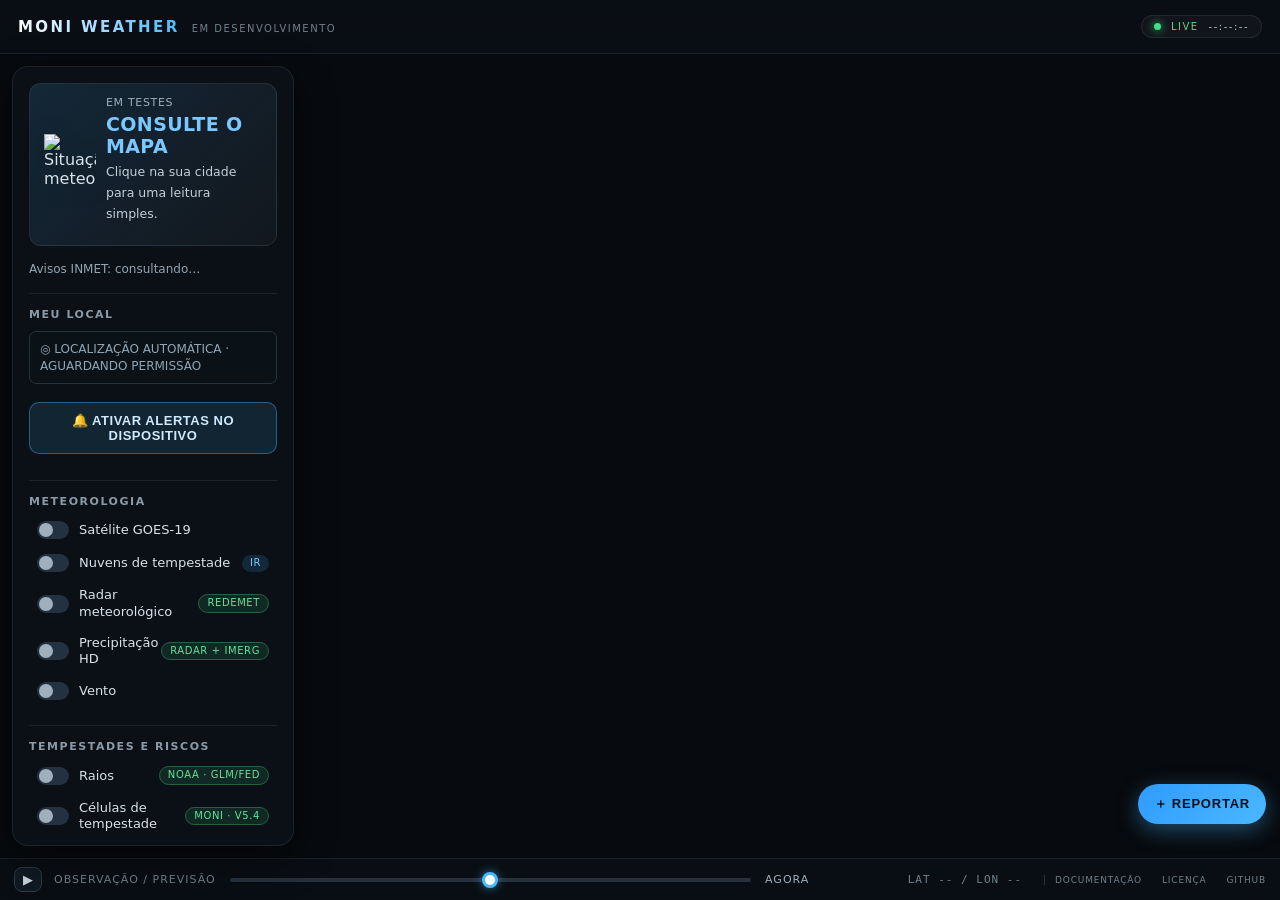
==== commit bdf71b42: "Summary" ====
--- a/index.html
+++ b/index.html
@@ -44,7 +44,7 @@
         <input id="radarOpacity" type="range" min="15" max="90" value="58" />
         <button id="radarPlay" class="radar-play" type="button">▶ ANIMAR RADAR</button>
       </div>
-      <label><input type="checkbox" id="rain"> Precipitação <span class="tag-live">IMERG</span></label>
+      <label><input type="checkbox" id="rain"> Precipitação HD <span class="tag-live">RADAR + IMERG</span></label>
       <label><input type="checkbox" id="wind"> Vento</label>
       <h3>TEMPESTADES E RISCOS</h3>
       <label><input type="checkbox" id="lightning"> Raios <span class="tag-live">NOAA · GLM/FED</span></label>
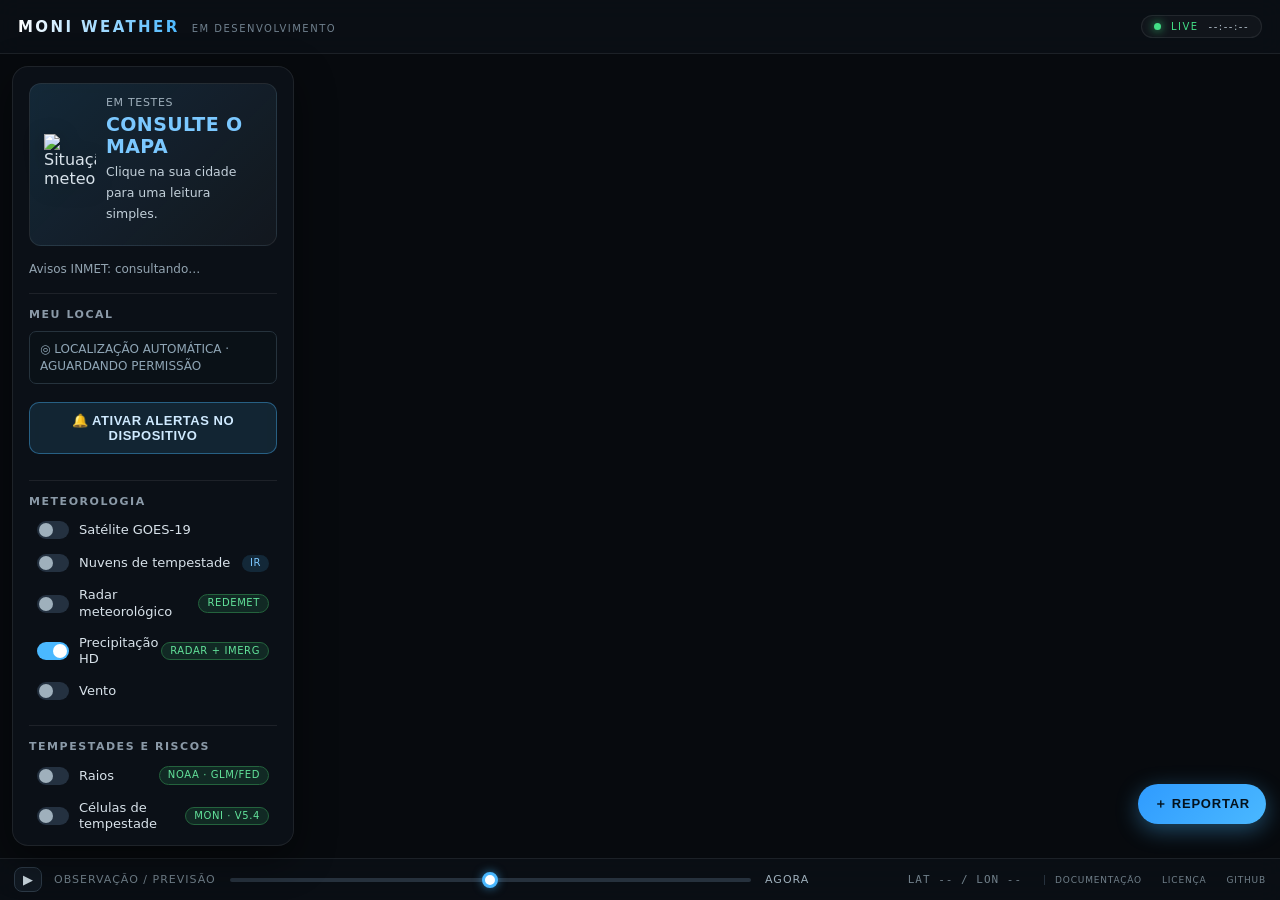
==== commit 468ebb8a: "Summary" ====
--- a/index.html
+++ b/index.html
@@ -44,7 +44,7 @@
         <input id="radarOpacity" type="range" min="15" max="90" value="58" />
         <button id="radarPlay" class="radar-play" type="button">▶ ANIMAR RADAR</button>
       </div>
-      <label><input type="checkbox" id="rain"> Precipitação HD <span class="tag-live">RADAR + IMERG</span></label>
+      <label><input type="checkbox" id="rain" checked> Precipitação HD <span class="tag-live">RADAR + IMERG</span></label>
       <label><input type="checkbox" id="wind"> Vento</label>
       <h3>TEMPESTADES E RISCOS</h3>
       <label><input type="checkbox" id="lightning"> Raios <span class="tag-live">NOAA · GLM/FED</span></label>
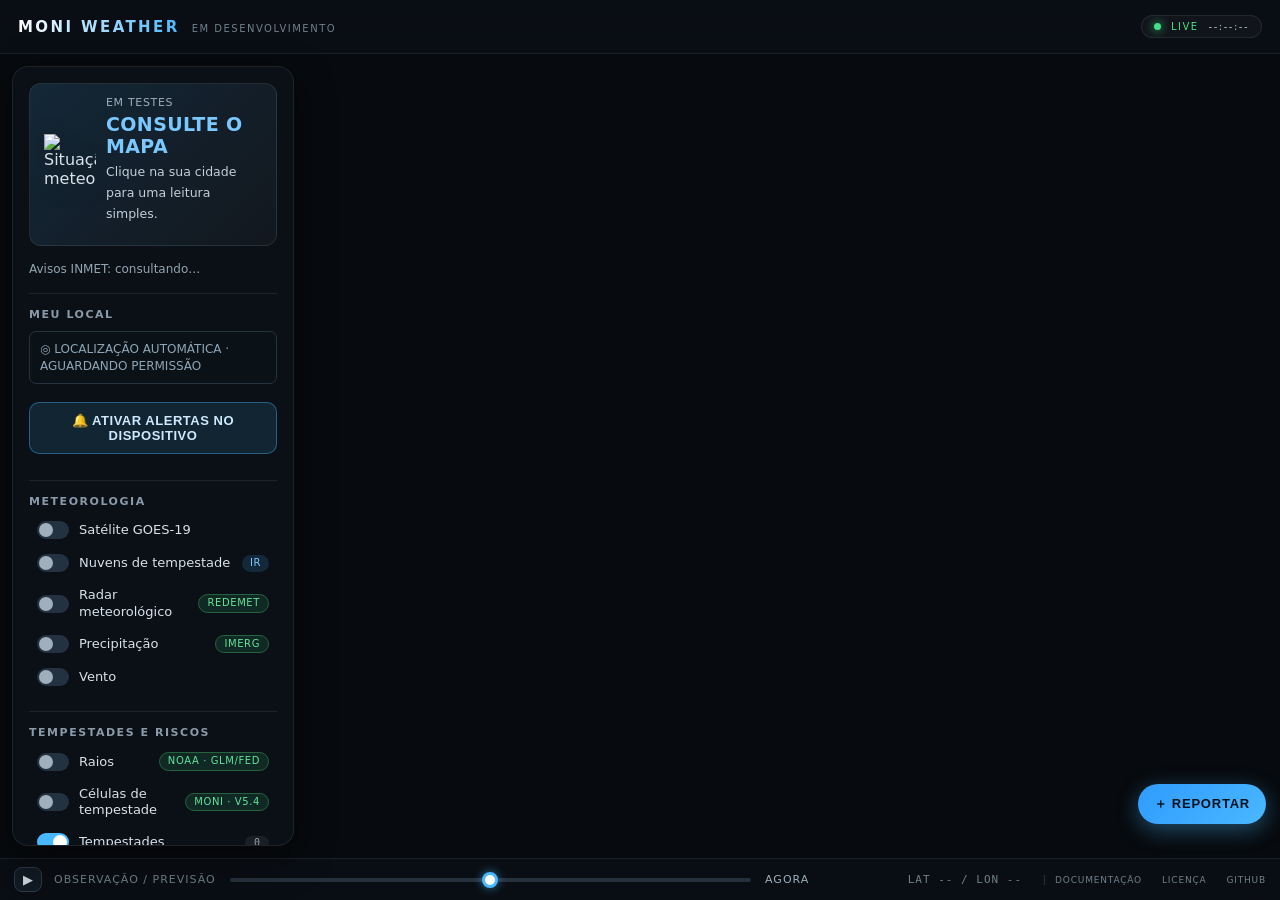
==== commit cd98faec: "Summary" ====
--- a/index.html
+++ b/index.html
@@ -44,7 +44,7 @@
         <input id="radarOpacity" type="range" min="15" max="90" value="58" />
         <button id="radarPlay" class="radar-play" type="button">▶ ANIMAR RADAR</button>
       </div>
-      <label><input type="checkbox" id="rain" checked> Precipitação HD <span class="tag-live">RADAR + IMERG</span></label>
+      <label><input type="checkbox" id="rain"> Precipitação <span class="tag-live">IMERG</span></label>
       <label><input type="checkbox" id="wind"> Vento</label>
       <h3>TEMPESTADES E RISCOS</h3>
       <label><input type="checkbox" id="lightning"> Raios <span class="tag-live">NOAA · GLM/FED</span></label>
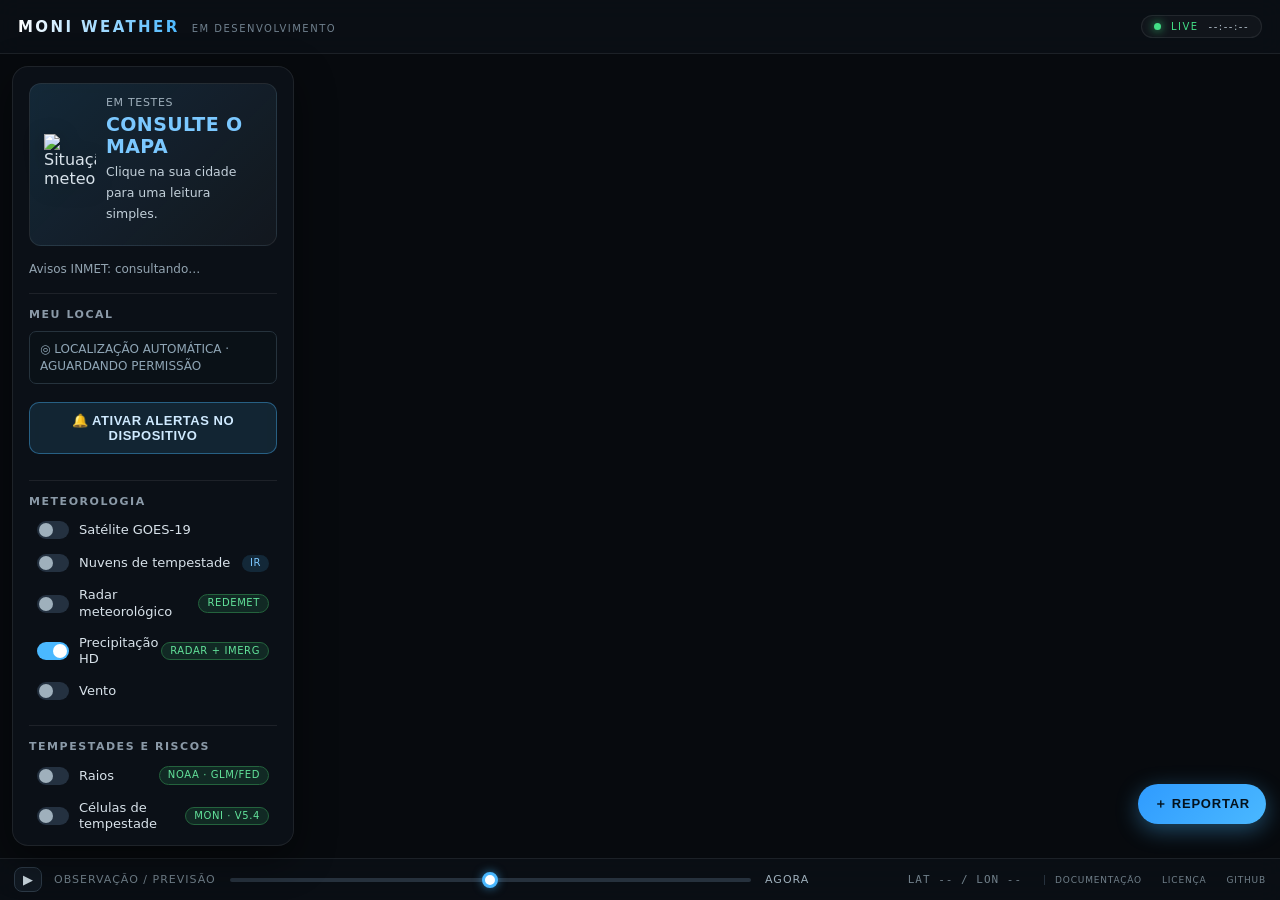
==== commit d021b1fe: "Summary" ====
--- a/index.html
+++ b/index.html
@@ -44,7 +44,7 @@
         <input id="radarOpacity" type="range" min="15" max="90" value="58" />
         <button id="radarPlay" class="radar-play" type="button">▶ ANIMAR RADAR</button>
       </div>
-      <label><input type="checkbox" id="rain"> Precipitação <span class="tag-live">IMERG</span></label>
+      <label><input type="checkbox" id="rain" checked> Precipitação HD <span class="tag-live">RADAR + IMERG</span></label>
       <label><input type="checkbox" id="wind"> Vento</label>
       <h3>TEMPESTADES E RISCOS</h3>
       <label><input type="checkbox" id="lightning"> Raios <span class="tag-live">NOAA · GLM/FED</span></label>
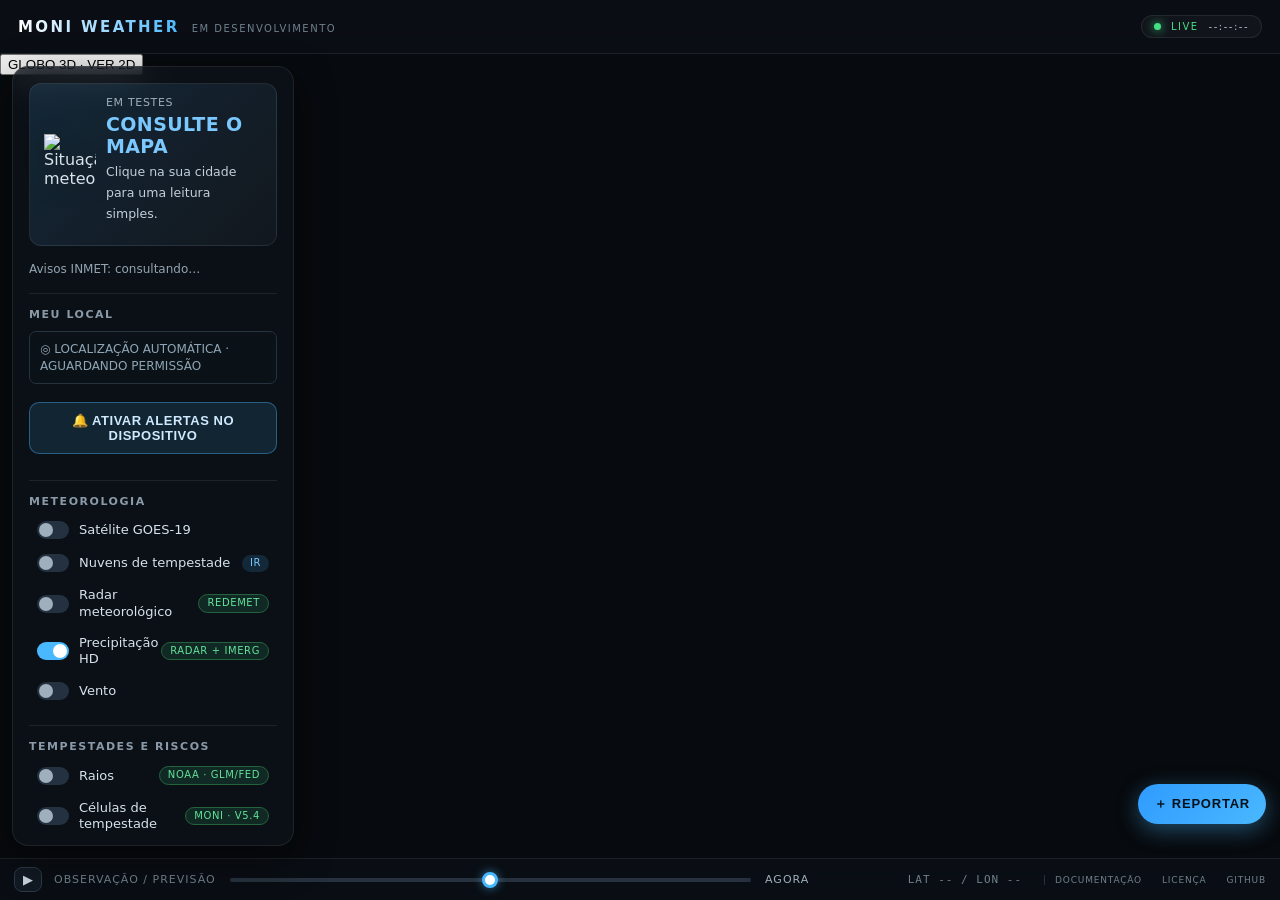
==== commit 1b3ca7ac: "Add 3D globe map interface" ====
--- a/index.html
+++ b/index.html
@@ -84,8 +84,20 @@
       <h3>LEGENDA</h3>
       <div id="legendBox" aria-live="polite"></div>
       <p class="small">Classificações são estimativas experimentais e não substituem alertas oficiais.</p>
+
+      <div class="earth-debug-access">
+        <div class="earth-debug-kicker">FERRAMENTAS</div>
+        <a class="earth-debug-btn" href="moni-earth-debug.html" target="_blank" rel="noopener noreferrer" aria-label="Abrir MONI Earth Debug em nova aba">
+          <span class="earth-debug-icon" aria-hidden="true">◎</span>
+          <span class="earth-debug-copy">
+            <b>MONI <em>EARTH</em></b>
+            <small>Debug visual das fontes</small>
+          </span>
+          <span class="earth-debug-arrow" aria-hidden="true">→</span>
+        </a>
+      </div>
     </aside>
-    <section id="map"><div id="riskBar" role="status"></div><div id="fireMapBadge"><span>FOCOS TÉRMICOS POR SATÉLITE</span></div><div id="zoomNotice" class="zoom-notice">ZOOM ALÉM DA RESOLUÇÃO NATIVA DO SATÉLITE</div></section>
+    <section id="map"><div id="earth3dMap" aria-label="Globo terrestre 3D"></div><button id="earthModeToggle" type="button" aria-pressed="true">GLOBO 3D · VER 2D</button><div id="riskBar" role="status"></div><div id="fireMapBadge"><span>FOCOS TÉRMICOS POR SATÉLITE</span></div><div id="zoomNotice" class="zoom-notice">ZOOM ALÉM DA RESOLUÇÃO NATIVA DO SATÉLITE</div></section>
   </main>
   <footer>
     <button id="play">▶</button>
@@ -209,5 +221,6 @@
   <script src="https://unpkg.com/leaflet@1.9.4/dist/leaflet.js" integrity="sha256-20nQCchB9co0qIjJZRGuk2/Z9VM+kNiyxNV1lvTlZBo=" crossorigin=""></script>
   <script src="config.js"></script>
   <script src="app.js"></script>
+  <script src="earth-globe.js"></script>
 </body>
 </html>
--- a/style.css
+++ b/style.css
@@ -529,6 +529,109 @@
   height:10px;
 }
 
-
-
-.moni-radar-popup{min-width:220px;color:#d8e7ee}.moni-radar-popup-status{display:flex;align-items:center;gap:7px;margin-bottom:6px;font-size:10px;letter-spacing:.04em}.moni-radar-popup-status i{width:9px;height:9px;border-radius:50%}.moni-radar-popup h3{margin:4px 0 10px;font-size:15px;color:#eef8fc}.moni-radar-popup-grid{display:grid;grid-template-columns:auto 1fr;gap:4px 12px;font-size:10px}.moni-radar-popup-grid span{color:#79919d}.moni-radar-popup-grid b{text-align:right;font-weight:600;color:#c9dce5}.moni-radar-popup p{margin:9px 0 7px;padding:7px 0;border-top:1px solid #29404a;border-bottom:1px solid #29404a;color:#9bb0ba;font-size:10px}.moni-radar-popup small{display:block;color:#718894;font-size:9px;line-height:1.4}
+/* MONI FASE 2 - correção visual do ponto selecionado */
+.moni-point-head{font-size:10px;color:#aebdca;margin-bottom:13px;letter-spacing:.04em}
+.moni-point-weather{display:grid;gap:4px;font-size:10px;color:#9fb0bd}
+.moni-point-weather b{color:#dce7ef;font-weight:600}
+.moni-evidence-block{margin-top:14px;padding-top:11px;border-top:1px solid rgba(148,169,184,.18)}
+.moni-evidence-title{font-size:10px;font-weight:700;letter-spacing:.12em;color:#7f95a5;margin-bottom:7px}
+.moni-evidence-item{padding:8px 0;border-bottom:1px solid rgba(148,169,184,.12);display:flex;flex-direction:column;gap:2px}
+.moni-evidence-item span{font-size:9px;letter-spacing:.11em;color:#8298a8}
+.moni-evidence-item b{font-size:11px;color:#dce7ef}
+.moni-evidence-item small{font-size:9px;color:#8fa2b0;line-height:1.3}
+.moni-evidence-foot{padding-top:8px;font-size:9px;line-height:1.6;color:#91a3b0}
+.moni-evidence-foot b{color:#c9d7e0;font-weight:600}
+
+/* ---------- MONI Earth Debug access ---------- */
+.earth-debug-access {
+  margin-top: 14px;
+  padding-top: 13px;
+  border-top: 1px solid rgba(148, 169, 184, .16);
+}
+
+.earth-debug-kicker {
+  margin: 0 0 8px 0;
+  color: #7f95a5;
+  font-size: 10px;
+  font-weight: 700;
+  letter-spacing: .12em;
+}
+
+.earth-debug-btn,
+.earth-debug-btn:link,
+.earth-debug-btn:visited {
+  display: grid;
+  grid-template-columns: 32px minmax(0, 1fr) 16px;
+  align-items: center;
+  gap: 9px;
+  width: 100%;
+  min-height: 54px;
+  padding: 9px 10px;
+  border: 1px solid rgba(148, 169, 184, .18);
+  border-radius: 10px;
+  background: rgba(12, 20, 27, .72);
+  color: #dce7ef;
+  text-decoration: none !important;
+  line-height: 1.2;
+  transition: background .16s ease, border-color .16s ease, box-shadow .16s ease;
+}
+
+.earth-debug-btn:hover {
+  color: #eef8ff;
+  text-decoration: none !important;
+  background: rgba(22, 35, 44, .88);
+  border-color: rgba(77, 189, 255, .38);
+  box-shadow: inset 2px 0 0 rgba(77, 189, 255, .75);
+}
+
+.earth-debug-btn:focus-visible {
+  outline: 2px solid #4dbdff;
+  outline-offset: 2px;
+}
+
+.earth-debug-icon {
+  display: grid;
+  place-items: center;
+  width: 32px;
+  height: 32px;
+  border: 1px solid rgba(77, 189, 255, .28);
+  border-radius: 8px;
+  color: #58c6ff;
+  background: rgba(77, 189, 255, .055);
+  font-size: 18px;
+}
+
+.earth-debug-copy {
+  display: flex;
+  flex-direction: column;
+  gap: 3px;
+  min-width: 0;
+}
+
+.earth-debug-copy b {
+  color: #dce7ef;
+  font-size: 11px;
+  font-weight: 700;
+  letter-spacing: .08em;
+  white-space: nowrap;
+}
+
+.earth-debug-copy b em {
+  color: #66c8ff;
+  font-style: normal;
+}
+
+.earth-debug-copy small {
+  overflow: hidden;
+  color: #8195a3;
+  font-size: 9px;
+  white-space: nowrap;
+  text-overflow: ellipsis;
+}
+
+.earth-debug-arrow {
+  justify-self: end;
+  color: #58c6ff;
+  font-size: 15px;
+  opacity: .72;
+}
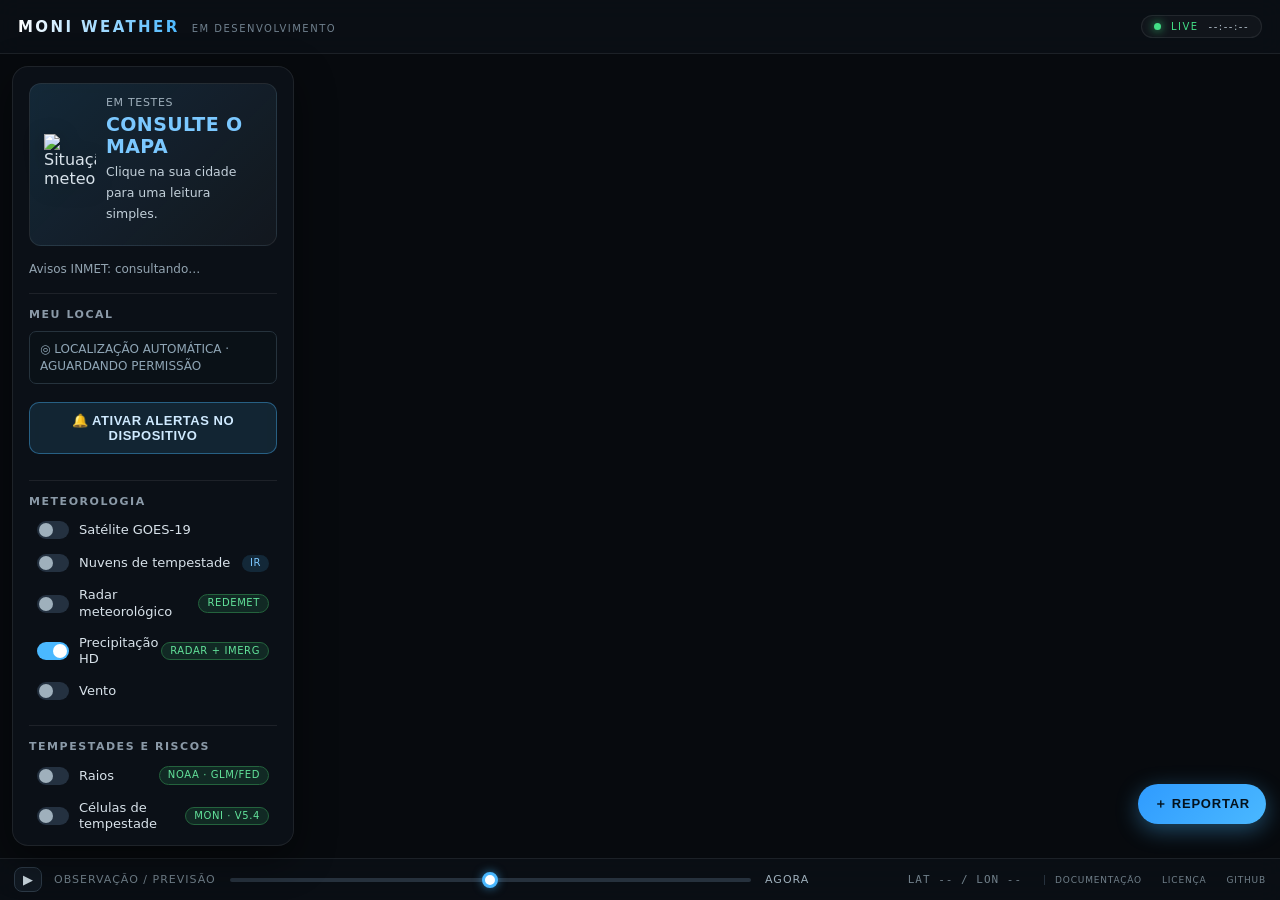
==== commit 8fcf69f5: "Restore index.html to pre-November 22 state" ====
--- a/index.html
+++ b/index.html
@@ -97,7 +97,7 @@
         </a>
       </div>
     </aside>
-    <section id="map"><div id="earth3dMap" aria-label="Globo terrestre 3D"></div><button id="earthModeToggle" type="button" aria-pressed="true">GLOBO 3D · VER 2D</button><div id="riskBar" role="status"></div><div id="fireMapBadge"><span>FOCOS TÉRMICOS POR SATÉLITE</span></div><div id="zoomNotice" class="zoom-notice">ZOOM ALÉM DA RESOLUÇÃO NATIVA DO SATÉLITE</div></section>
+    <section id="map"><div id="riskBar" role="status"></div><div id="fireMapBadge"><span>FOCOS TÉRMICOS POR SATÉLITE</span></div><div id="zoomNotice" class="zoom-notice">ZOOM ALÉM DA RESOLUÇÃO NATIVA DO SATÉLITE</div></section>
   </main>
   <footer>
     <button id="play">▶</button>
@@ -221,6 +221,5 @@
   <script src="https://unpkg.com/leaflet@1.9.4/dist/leaflet.js" integrity="sha256-20nQCchB9co0qIjJZRGuk2/Z9VM+kNiyxNV1lvTlZBo=" crossorigin=""></script>
   <script src="config.js"></script>
   <script src="app.js"></script>
-  <script src="earth-globe.js"></script>
 </body>
 </html>
--- a/style.css
+++ b/style.css
@@ -635,3 +635,21 @@
   font-size: 15px;
   opacity: .72;
 }
+
+
+/* MONI Earth — globo 3D como visualização inicial; Leaflet permanece como modo 2D. */
+#map{position:relative;isolation:isolate}
+#earth3dMap{position:absolute;inset:0;z-index:2;background:#050a12}
+#earth3dMap canvas{outline:none}
+#map.globe-mode .leaflet-container{visibility:hidden!important}
+#earthModeToggle{position:absolute;z-index:950;right:14px;top:14px;padding:9px 12px;border:1px solid rgba(74,184,255,.45);border-radius:10px;background:rgba(8,14,22,.88);backdrop-filter:blur(10px);color:#bfe5ff;font:600 10px/1.2 Consolas,monospace;letter-spacing:.06em;cursor:pointer}
+#earthModeToggle:hover{background:rgba(24,44,62,.95)}
+#map:not(.globe-mode) #earth3dMap{visibility:hidden;pointer-events:none}
+#map.globe-mode #earth3dMap{visibility:visible;pointer-events:auto}
+#earth3dMap .maplibregl-ctrl-group{background:#0b1016;border:1px solid #26313d}
+#earth3dMap .maplibregl-ctrl-group button{filter:invert(.85)}
+#earth3dMap .maplibregl-ctrl-attrib{background:rgba(8,13,19,.78);color:#9aabb8}
+#earth3dMap .maplibregl-ctrl-attrib a{color:#9fd7ff}
+@media(max-width:760px){#earthModeToggle{right:10px;top:10px;padding:8px 10px;font-size:9px}}
+
+#map.globe-mode .leaflet-pane,#map.globe-mode .leaflet-control-container{visibility:hidden!important}
